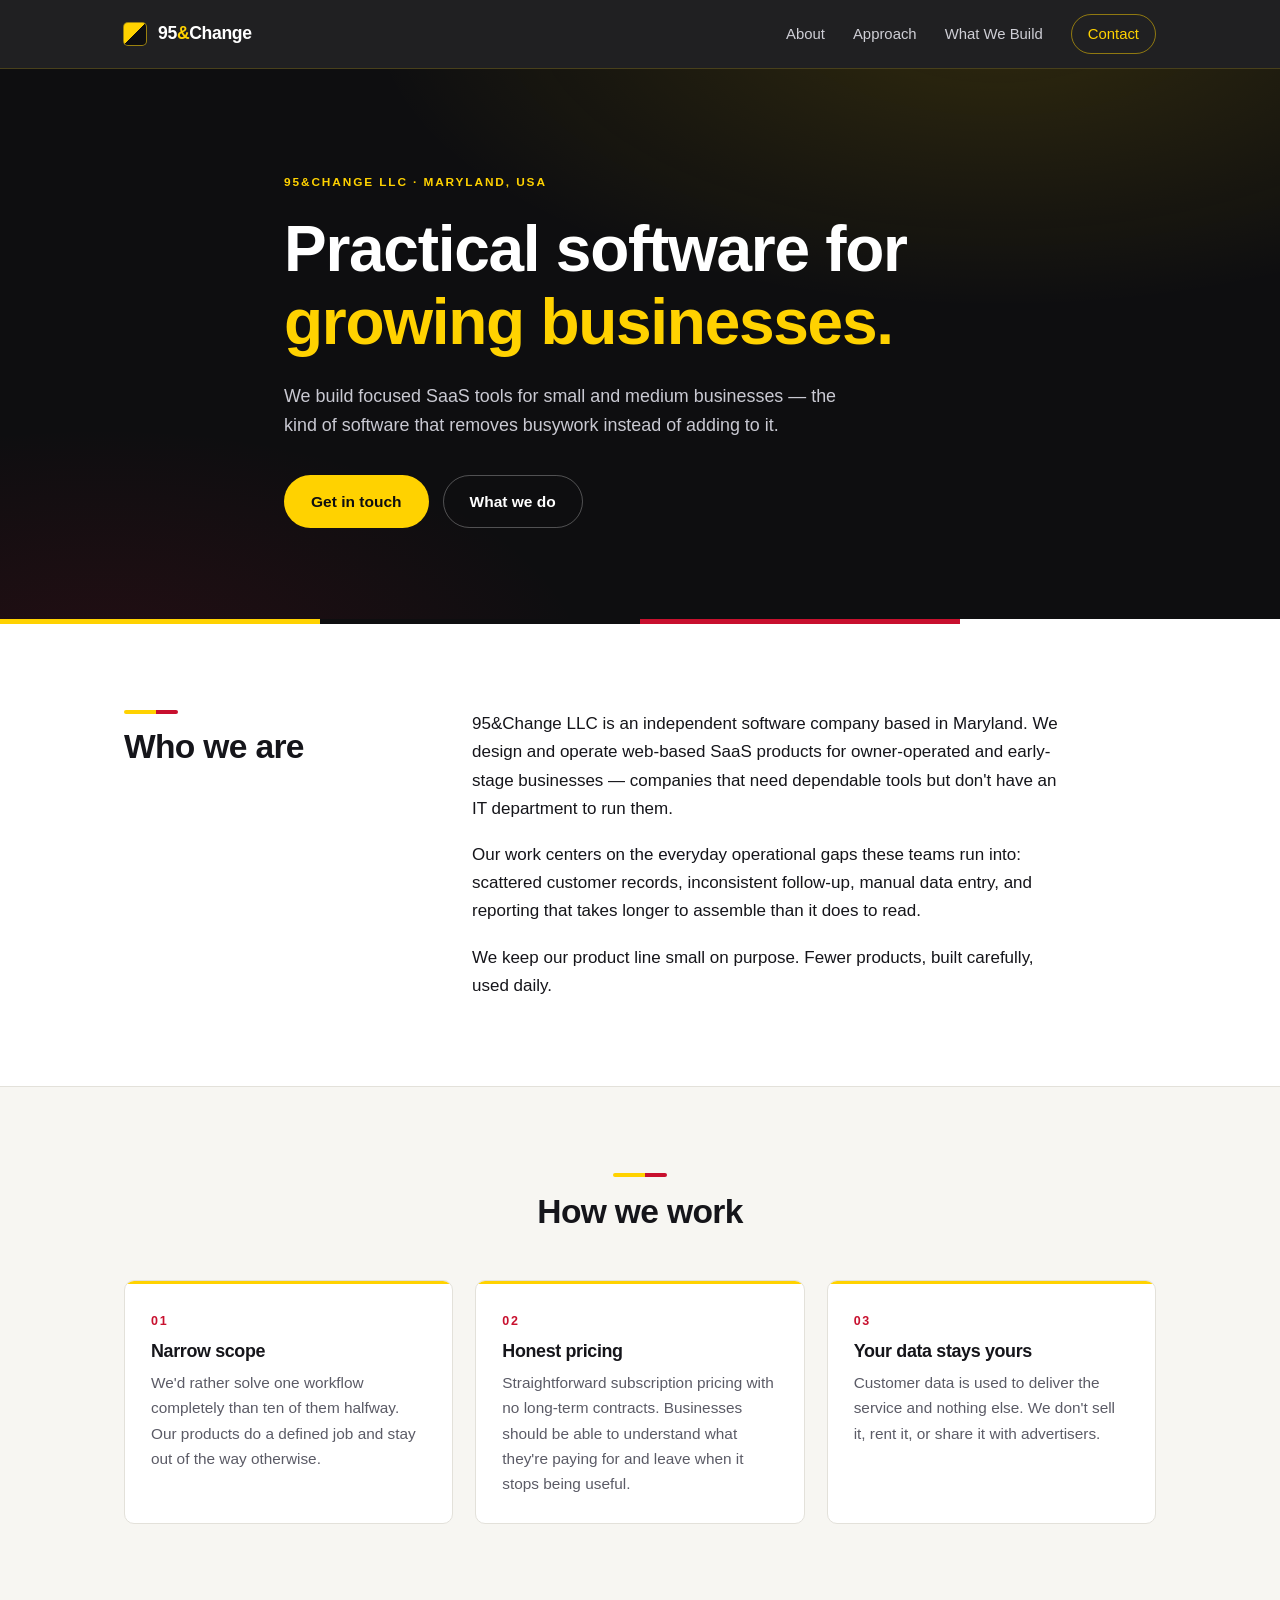
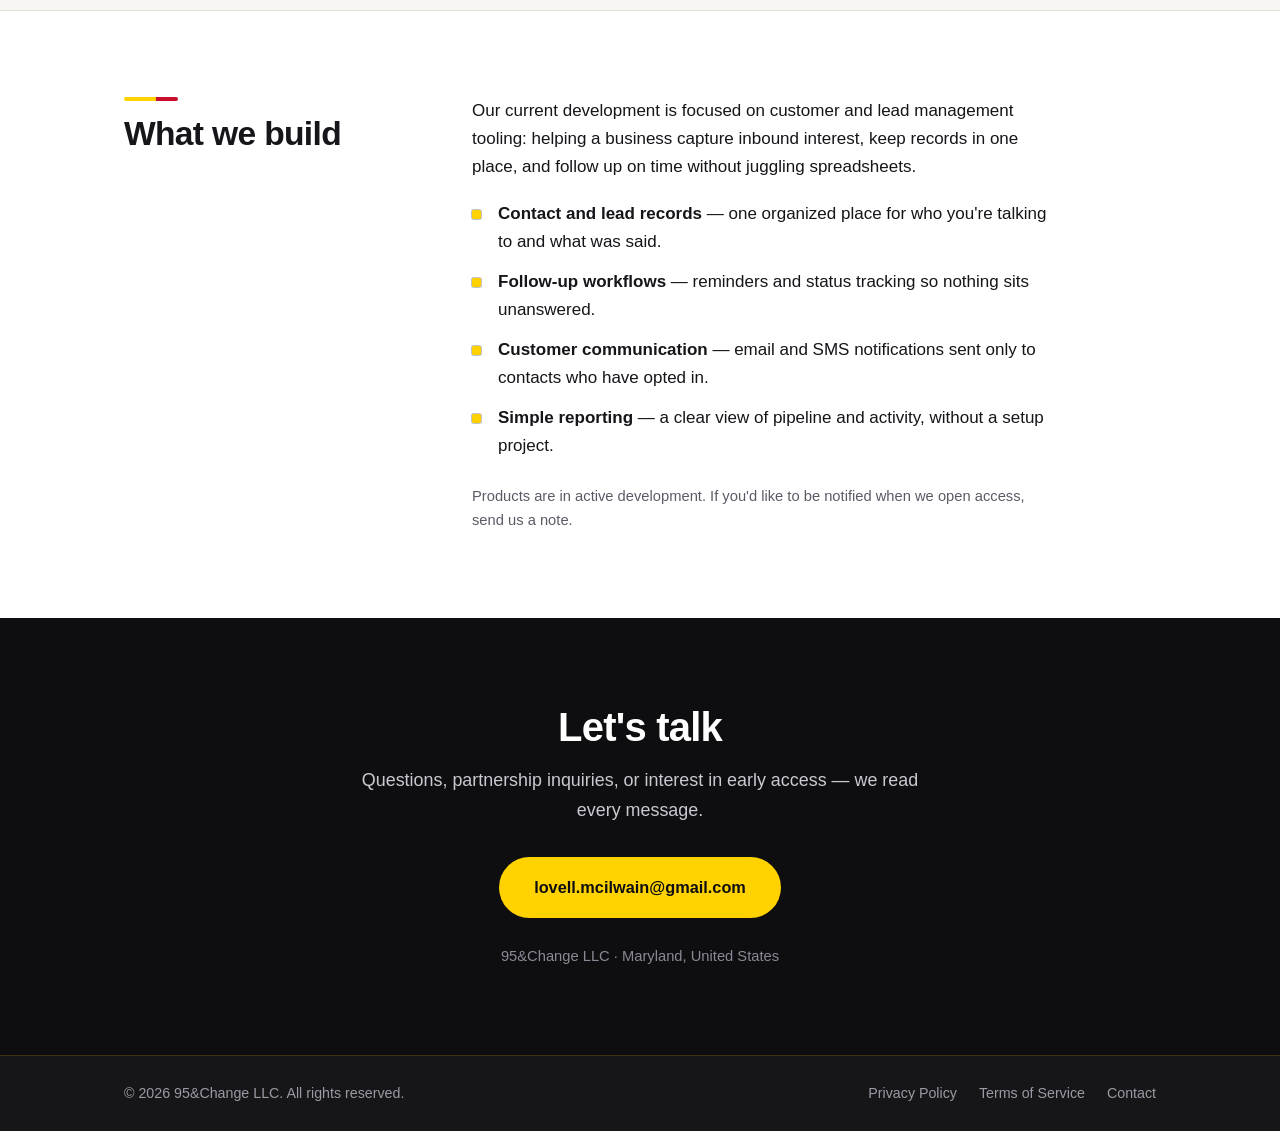
==== index.html @ 835c0cd1 "Add 95&Change LLC marketing site Static site with landing page, privacy policy, and terms of service" ====
<!DOCTYPE html>
<html lang="en">
<head>
<meta charset="utf-8">
<meta name="viewport" content="width=device-width, initial-scale=1">
<title>95&amp;Change LLC — Practical Software for Growing Businesses</title>
<meta name="description" content="95&amp;Change LLC builds focused SaaS products that help small and medium businesses organize their work, follow up with customers, and operate with less friction.">
<meta name="theme-color" content="#0E0E10">
<meta property="og:title" content="95&amp;Change LLC">
<meta property="og:description" content="Practical software for growing businesses.">
<meta property="og:type" content="website">
<link rel="icon" href="assets/favicon.svg" type="image/svg+xml">
<link rel="stylesheet" href="assets/styles.css">
</head>
<body>
<a class="skip-link" href="#main">Skip to content</a>

<header class="site-header">
  <div class="container header-inner">
    <a class="brand" href="/">
      <span class="brand-mark" aria-hidden="true"></span>
      <span class="brand-text">95<span class="amp">&amp;</span>Change</span>
    </a>
    <nav class="site-nav" aria-label="Primary">
      <a href="#about">About</a>
      <a href="#approach">Approach</a>
      <a href="#products">What We Build</a>
      <a class="nav-cta" href="#contact">Contact</a>
    </nav>
  </div>
</header>

<main id="main">

  <section class="hero">
    <div class="container hero-inner">
      <p class="eyebrow">95&amp;Change LLC &middot; Maryland, USA</p>
      <h1>Practical software for<br><span class="accent">growing businesses.</span></h1>
      <p class="lede">
        We build focused SaaS tools for small and medium businesses — the kind of
        software that removes busywork instead of adding to it.
      </p>
      <div class="hero-actions">
        <a class="btn btn-primary" href="#contact">Get in touch</a>
        <a class="btn btn-ghost" href="#about">What we do</a>
      </div>
    </div>
    <div class="hero-rule" aria-hidden="true"></div>
  </section>

  <section id="about" class="section">
    <div class="container grid-2">
      <div>
        <h2 class="section-title">Who we are</h2>
      </div>
      <div class="prose">
        <p>
          95&amp;Change LLC is an independent software company based in Maryland. We design
          and operate web-based SaaS products for owner-operated and early-stage
          businesses — companies that need dependable tools but don't have an IT department
          to run them.
        </p>
        <p>
          Our work centers on the everyday operational gaps these teams run into: scattered
          customer records, inconsistent follow-up, manual data entry, and reporting that
          takes longer to assemble than it does to read.
        </p>
        <p>
          We keep our product line small on purpose. Fewer products, built carefully, used
          daily.
        </p>
      </div>
    </div>
  </section>

  <section id="approach" class="section section-alt">
    <div class="container">
      <h2 class="section-title center">How we work</h2>
      <div class="cards">
        <article class="card">
          <span class="card-num">01</span>
          <h3>Narrow scope</h3>
          <p>
            We'd rather solve one workflow completely than ten of them halfway. Our products
            do a defined job and stay out of the way otherwise.
          </p>
        </article>
        <article class="card">
          <span class="card-num">02</span>
          <h3>Honest pricing</h3>
          <p>
            Straightforward subscription pricing with no long-term contracts. Businesses should
            be able to understand what they're paying for and leave when it stops being useful.
          </p>
        </article>
        <article class="card">
          <span class="card-num">03</span>
          <h3>Your data stays yours</h3>
          <p>
            Customer data is used to deliver the service and nothing else. We don't sell it,
            rent it, or share it with advertisers.
          </p>
        </article>
      </div>
    </div>
  </section>

  <section id="products" class="section">
    <div class="container grid-2">
      <div>
        <h2 class="section-title">What we build</h2>
      </div>
      <div class="prose">
        <p>
          Our current development is focused on customer and lead management tooling: helping
          a business capture inbound interest, keep records in one place, and follow up on time
          without juggling spreadsheets.
        </p>
        <ul class="feature-list">
          <li><strong>Contact and lead records</strong> — one organized place for who you're talking to and what was said.</li>
          <li><strong>Follow-up workflows</strong> — reminders and status tracking so nothing sits unanswered.</li>
          <li><strong>Customer communication</strong> — email and SMS notifications sent only to contacts who have opted in.</li>
          <li><strong>Simple reporting</strong> — a clear view of pipeline and activity, without a setup project.</li>
        </ul>
        <p class="muted small">
          Products are in active development. If you'd like to be notified when we open access,
          send us a note.
        </p>
      </div>
    </div>
  </section>

  <section id="contact" class="section contact">
    <div class="container contact-inner">
      <h2>Let's talk</h2>
      <p class="lede">
        Questions, partnership inquiries, or interest in early access — we read every message.
      </p>
      <a class="btn btn-primary btn-lg" href="mailto:lovell.mcilwain@gmail.com?subject=Inquiry%20for%2095%26Change%20LLC">
        lovell.mcilwain@gmail.com
      </a>
      <p class="muted small">95&amp;Change LLC &middot; Maryland, United States</p>
    </div>
  </section>

</main>

<footer class="site-footer">
  <div class="container footer-inner">
    <p class="copyright">&copy; <span id="year">2026</span> 95&amp;Change LLC. All rights reserved.</p>
    <nav class="footer-nav" aria-label="Footer">
      <a href="privacy.html">Privacy Policy</a>
      <a href="terms.html">Terms of Service</a>
      <a href="mailto:lovell.mcilwain@gmail.com">Contact</a>
    </nav>
  </div>
</footer>

<script>
  document.getElementById('year').textContent = new Date().getFullYear();
</script>
</body>
</html>
---- assets/styles.css ----
:root {
  --md-gold: #FFD200;
  --md-gold-deep: #E0B500;
  --md-black: #0E0E10;
  --md-black-soft: #161619;
  --md-red: #C8102E;
  --md-white: #FFFFFF;
  --ink: #15151A;
  --ink-muted: #5B5B66;
  --paper: #FFFFFF;
  --paper-alt: #F7F6F2;
  --line: #E3E1DA;
  --maxw: 1080px;
  --radius: 10px;
  --font: "Inter", -apple-system, BlinkMacSystemFont, "Segoe UI", Helvetica, Arial, sans-serif;
}

*, *::before, *::after { box-sizing: border-box; }

html { scroll-behavior: smooth; }

body {
  margin: 0;
  font-family: var(--font);
  font-size: 17px;
  line-height: 1.65;
  color: var(--ink);
  background: var(--paper);
  -webkit-font-smoothing: antialiased;
}

h1, h2, h3 {
  line-height: 1.15;
  letter-spacing: -0.02em;
  margin: 0 0 0.5em;
  font-weight: 650;
}

p { margin: 0 0 1.1em; }
a { color: inherit; }

.container {
  width: 100%;
  max-width: var(--maxw);
  margin: 0 auto;
  padding: 0 24px;
}

.skip-link {
  position: absolute;
  left: -9999px;
  background: var(--md-gold);
  color: var(--md-black);
  padding: 10px 16px;
  z-index: 100;
}
.skip-link:focus { left: 16px; top: 16px; }

/* Header */
.site-header {
  position: sticky;
  top: 0;
  z-index: 50;
  background: rgba(14, 14, 16, 0.92);
  backdrop-filter: saturate(160%) blur(10px);
  border-bottom: 1px solid rgba(255, 210, 0, 0.18);
}

.header-inner {
  display: flex;
  align-items: center;
  justify-content: space-between;
  height: 68px;
}

.brand {
  display: inline-flex;
  align-items: center;
  gap: 12px;
  text-decoration: none;
  color: var(--md-white);
  font-weight: 700;
  letter-spacing: -0.02em;
  font-size: 1.1rem;
}

.brand-mark {
  width: 22px;
  height: 22px;
  border-radius: 4px;
  background:
    linear-gradient(135deg, var(--md-gold) 0 50%, var(--md-black) 50% 100%),
    var(--md-gold);
  box-shadow: 0 0 0 1px rgba(255, 210, 0, 0.55);
  flex: none;
}

.brand .amp { color: var(--md-gold); }

.site-nav {
  display: flex;
  align-items: center;
  gap: 28px;
  font-size: 0.93rem;
}

.site-nav a {
  color: #CFCFD6;
  text-decoration: none;
  transition: color 0.15s ease;
}
.site-nav a:hover { color: var(--md-gold); }

.nav-cta {
  border: 1px solid rgba(255, 210, 0, 0.5);
  color: var(--md-gold) !important;
  padding: 7px 16px;
  border-radius: 999px;
}
.nav-cta:hover {
  background: var(--md-gold);
  color: var(--md-black) !important;
}

/* Hero */
.hero {
  position: relative;
  background: var(--md-black);
  color: var(--md-white);
  padding: 104px 0 96px;
  overflow: hidden;
}

.hero::before {
  content: "";
  position: absolute;
  inset: 0;
  background:
    radial-gradient(900px 420px at 78% -10%, rgba(255, 210, 0, 0.14), transparent 70%),
    radial-gradient(700px 360px at 8% 110%, rgba(200, 16, 46, 0.12), transparent 70%);
  pointer-events: none;
}

.hero-inner { position: relative; max-width: 760px; }

.eyebrow {
  text-transform: uppercase;
  letter-spacing: 0.16em;
  font-size: 0.74rem;
  font-weight: 600;
  color: var(--md-gold);
  margin-bottom: 20px;
}

.hero h1 {
  font-size: clamp(2.4rem, 6vw, 4rem);
  margin-bottom: 22px;
}

.hero .accent { color: var(--md-gold); }

.lede {
  font-size: 1.12rem;
  color: #C9C9D2;
  max-width: 58ch;
}

.hero-actions {
  display: flex;
  flex-wrap: wrap;
  gap: 14px;
  margin-top: 34px;
}

.hero-rule {
  position: absolute;
  bottom: 0;
  left: 0;
  right: 0;
  height: 5px;
  background: linear-gradient(
    90deg,
    var(--md-gold) 0 25%,
    var(--md-black) 25% 50%,
    var(--md-red) 50% 75%,
    var(--md-white) 75% 100%
  );
}

/* Buttons */
.btn {
  display: inline-block;
  text-decoration: none;
  font-weight: 600;
  font-size: 0.97rem;
  padding: 13px 26px;
  border-radius: 999px;
  border: 1px solid transparent;
  transition: transform 0.12s ease, background 0.15s ease, color 0.15s ease;
}
.btn:hover { transform: translateY(-1px); }

.btn-primary {
  background: var(--md-gold);
  color: var(--md-black);
}
.btn-primary:hover { background: var(--md-gold-deep); }

.btn-ghost {
  border-color: rgba(255, 255, 255, 0.28);
  color: var(--md-white);
}
.btn-ghost:hover { border-color: var(--md-gold); color: var(--md-gold); }

.btn-lg { padding: 16px 34px; font-size: 1.02rem; }

/* Sections */
.section { padding: 86px 0; }
.section-alt { background: var(--paper-alt); border-block: 1px solid var(--line); }

.section-title {
  font-size: clamp(1.6rem, 3vw, 2.1rem);
  position: relative;
  padding-top: 18px;
}

.section-title::before {
  content: "";
  position: absolute;
  top: 0;
  left: 0;
  width: 54px;
  height: 4px;
  border-radius: 2px;
  background: linear-gradient(90deg, var(--md-gold) 0 60%, var(--md-red) 60% 100%);
}

.section-title.center {
  text-align: center;
  padding-top: 20px;
  margin-bottom: 48px;
}
.section-title.center::before { left: 50%; transform: translateX(-50%); }

.grid-2 {
  display: grid;
  grid-template-columns: 300px 1fr;
  gap: 48px;
  align-items: start;
}

.prose { max-width: 62ch; }
.prose p:last-child { margin-bottom: 0; }

.muted { color: var(--ink-muted); }
.small { font-size: 0.92rem; }

.feature-list {
  list-style: none;
  margin: 0 0 1.4em;
  padding: 0;
}

.feature-list li {
  position: relative;
  padding-left: 26px;
  margin-bottom: 12px;
}

.feature-list li::before {
  content: "";
  position: absolute;
  left: 0;
  top: 0.62em;
  width: 9px;
  height: 9px;
  border-radius: 2px;
  background: var(--md-gold);
  box-shadow: 0 0 0 1px rgba(14, 14, 16, 0.25);
}

/* Cards */
.cards {
  display: grid;
  grid-template-columns: repeat(auto-fit, minmax(260px, 1fr));
  gap: 22px;
}

.card {
  background: var(--paper);
  border: 1px solid var(--line);
  border-radius: var(--radius);
  padding: 30px 26px 26px;
  position: relative;
  overflow: hidden;
}

.card::before {
  content: "";
  position: absolute;
  top: 0;
  left: 0;
  width: 100%;
  height: 3px;
  background: var(--md-gold);
}

.card-num {
  display: block;
  font-size: 0.78rem;
  font-weight: 700;
  letter-spacing: 0.14em;
  color: var(--md-red);
  margin-bottom: 10px;
}

.card h3 { font-size: 1.12rem; margin-bottom: 0.45em; }
.card p { margin: 0; color: var(--ink-muted); font-size: 0.96rem; }

/* Contact */
.contact {
  background: var(--md-black);
  color: var(--md-white);
  text-align: center;
}

.contact-inner { max-width: 620px; margin: 0 auto; }

.contact h2 {
  font-size: clamp(1.8rem, 4vw, 2.5rem);
  margin-bottom: 0.4em;
}

.contact .lede { margin: 0 auto 32px; }
.contact .muted { color: #8A8A96; margin-top: 26px; margin-bottom: 0; }

/* Footer */
.site-footer {
  background: var(--md-black-soft);
  color: #9A9AA4;
  padding: 26px 0;
  font-size: 0.89rem;
  border-top: 1px solid rgba(255, 210, 0, 0.16);
}

.footer-inner {
  display: flex;
  flex-wrap: wrap;
  gap: 14px;
  align-items: center;
  justify-content: space-between;
}

.copyright { margin: 0; }

.footer-nav {
  display: flex;
  gap: 22px;
  flex-wrap: wrap;
}

.footer-nav a {
  color: #9A9AA4;
  text-decoration: none;
}
.footer-nav a:hover { color: var(--md-gold); }

/* Legal pages */
.legal { padding: 64px 0 86px; }
.legal .container { max-width: 760px; }
.legal h1 { font-size: clamp(1.9rem, 4vw, 2.5rem); margin-bottom: 0.3em; }
.legal h2 { font-size: 1.18rem; margin-top: 2em; }
.legal .updated { color: var(--ink-muted); font-size: 0.92rem; margin-bottom: 2.4em; }
.legal ul { padding-left: 20px; }
.legal li { margin-bottom: 8px; }

.back-link {
  display: inline-block;
  margin-bottom: 28px;
  font-size: 0.92rem;
  color: var(--ink-muted);
  text-decoration: none;
}
.back-link:hover { color: var(--ink); }

@media (max-width: 760px) {
  .grid-2 { grid-template-columns: 1fr; gap: 20px; }
  .site-nav { gap: 18px; font-size: 0.86rem; }
  .site-nav a:not(.nav-cta) { display: none; }
  .hero { padding: 76px 0 70px; }
  .section { padding: 64px 0; }
}
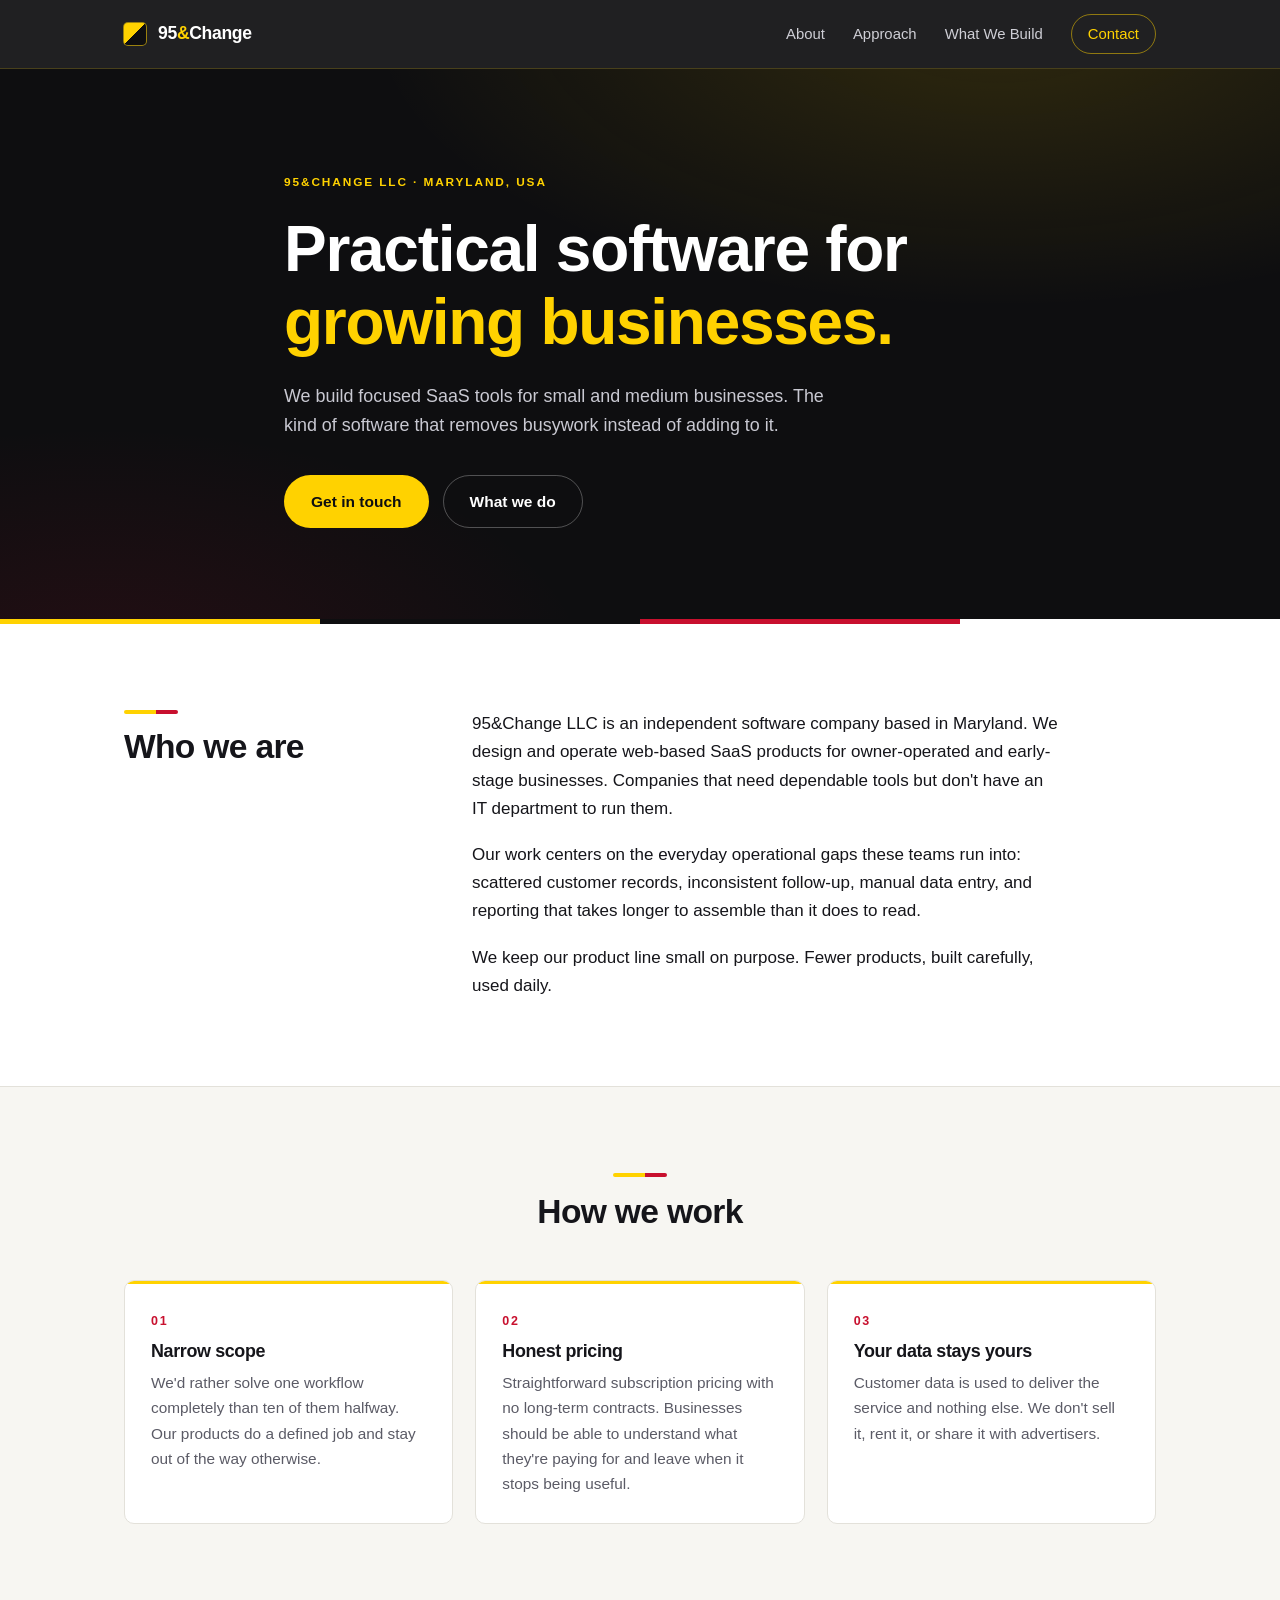
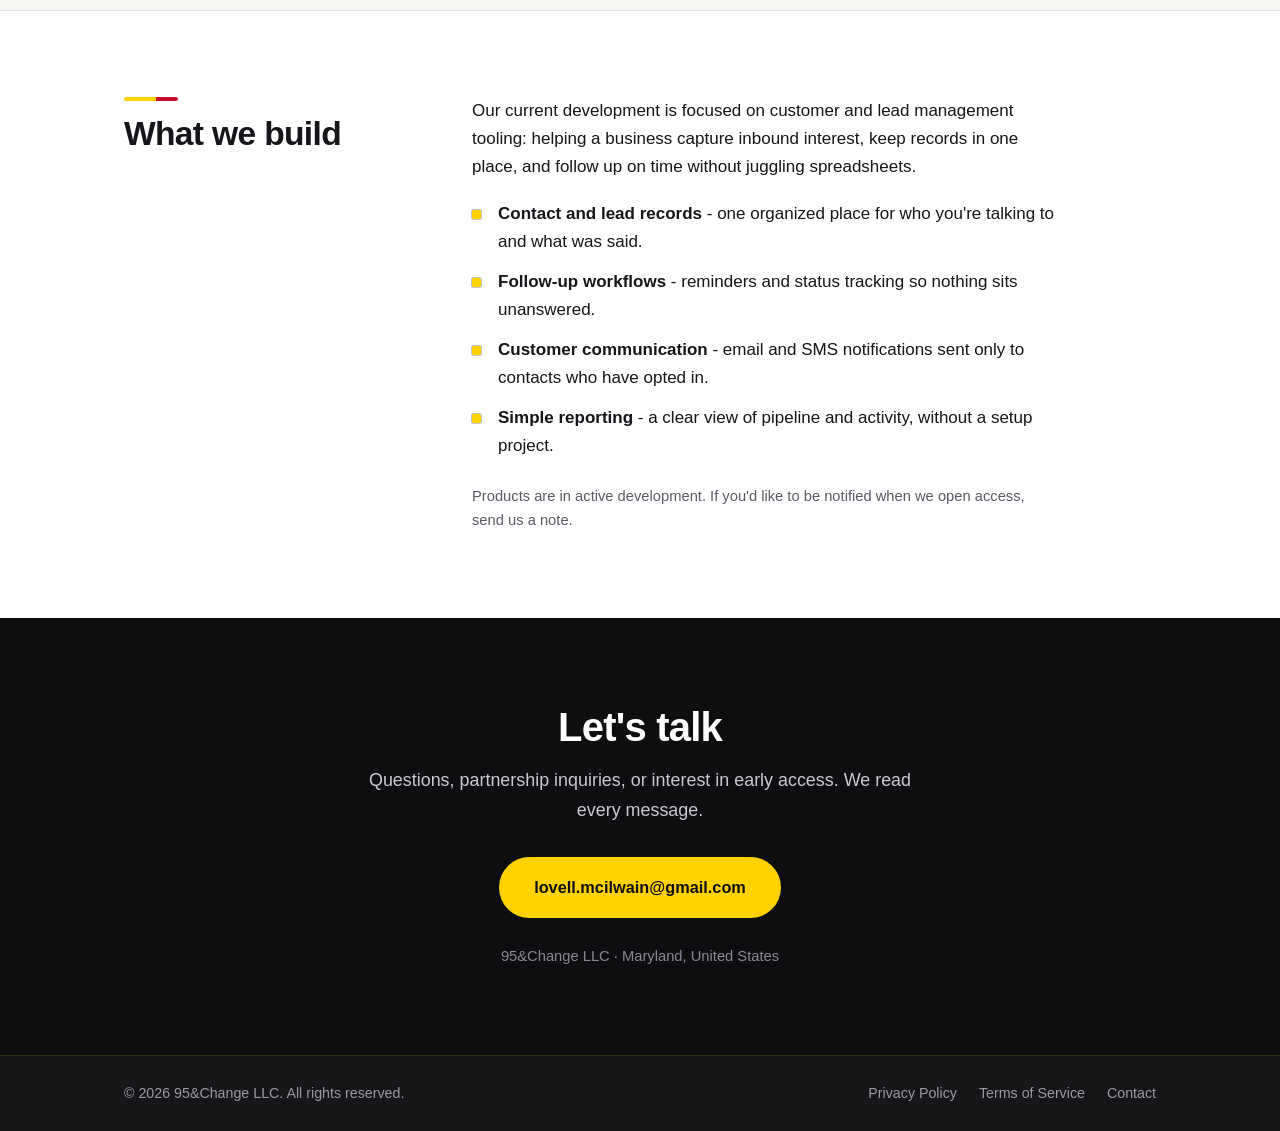
==== commit 5954d197: "Fix minor grammatical issues in index.html" ====
--- a/index.html
+++ b/index.html
@@ -3,7 +3,7 @@
 <head>
 <meta charset="utf-8">
 <meta name="viewport" content="width=device-width, initial-scale=1">
-<title>95&amp;Change LLC — Practical Software for Growing Businesses</title>
+<title>95&amp;Change LLC - Practical Software for Growing Businesses</title>
 <meta name="description" content="95&amp;Change LLC builds focused SaaS products that help small and medium businesses organize their work, follow up with customers, and operate with less friction.">
 <meta name="theme-color" content="#0E0E10">
 <meta property="og:title" content="95&amp;Change LLC">
@@ -37,7 +37,7 @@
       <p class="eyebrow">95&amp;Change LLC &middot; Maryland, USA</p>
       <h1>Practical software for<br><span class="accent">growing businesses.</span></h1>
       <p class="lede">
-        We build focused SaaS tools for small and medium businesses — the kind of
+        We build focused SaaS tools for small and medium businesses. The kind of
         software that removes busywork instead of adding to it.
       </p>
       <div class="hero-actions">
@@ -57,7 +57,7 @@
         <p>
           95&amp;Change LLC is an independent software company based in Maryland. We design
           and operate web-based SaaS products for owner-operated and early-stage
-          businesses — companies that need dependable tools but don't have an IT department
+          businesses. Companies that need dependable tools but don't have an IT department
           to run them.
         </p>
         <p>
@@ -117,10 +117,10 @@
           without juggling spreadsheets.
         </p>
         <ul class="feature-list">
-          <li><strong>Contact and lead records</strong> — one organized place for who you're talking to and what was said.</li>
-          <li><strong>Follow-up workflows</strong> — reminders and status tracking so nothing sits unanswered.</li>
-          <li><strong>Customer communication</strong> — email and SMS notifications sent only to contacts who have opted in.</li>
-          <li><strong>Simple reporting</strong> — a clear view of pipeline and activity, without a setup project.</li>
+          <li><strong>Contact and lead records</strong> - one organized place for who you're talking to and what was said.</li>
+          <li><strong>Follow-up workflows</strong> - reminders and status tracking so nothing sits unanswered.</li>
+          <li><strong>Customer communication</strong> - email and SMS notifications sent only to contacts who have opted in.</li>
+          <li><strong>Simple reporting</strong> - a clear view of pipeline and activity, without a setup project.</li>
         </ul>
         <p class="muted small">
           Products are in active development. If you'd like to be notified when we open access,
@@ -134,7 +134,7 @@
     <div class="container contact-inner">
       <h2>Let's talk</h2>
       <p class="lede">
-        Questions, partnership inquiries, or interest in early access — we read every message.
+        Questions, partnership inquiries, or interest in early access. We read every message.
       </p>
       <a class="btn btn-primary btn-lg" href="mailto:lovell.mcilwain@gmail.com?subject=Inquiry%20for%2095%26Change%20LLC">
         lovell.mcilwain@gmail.com
